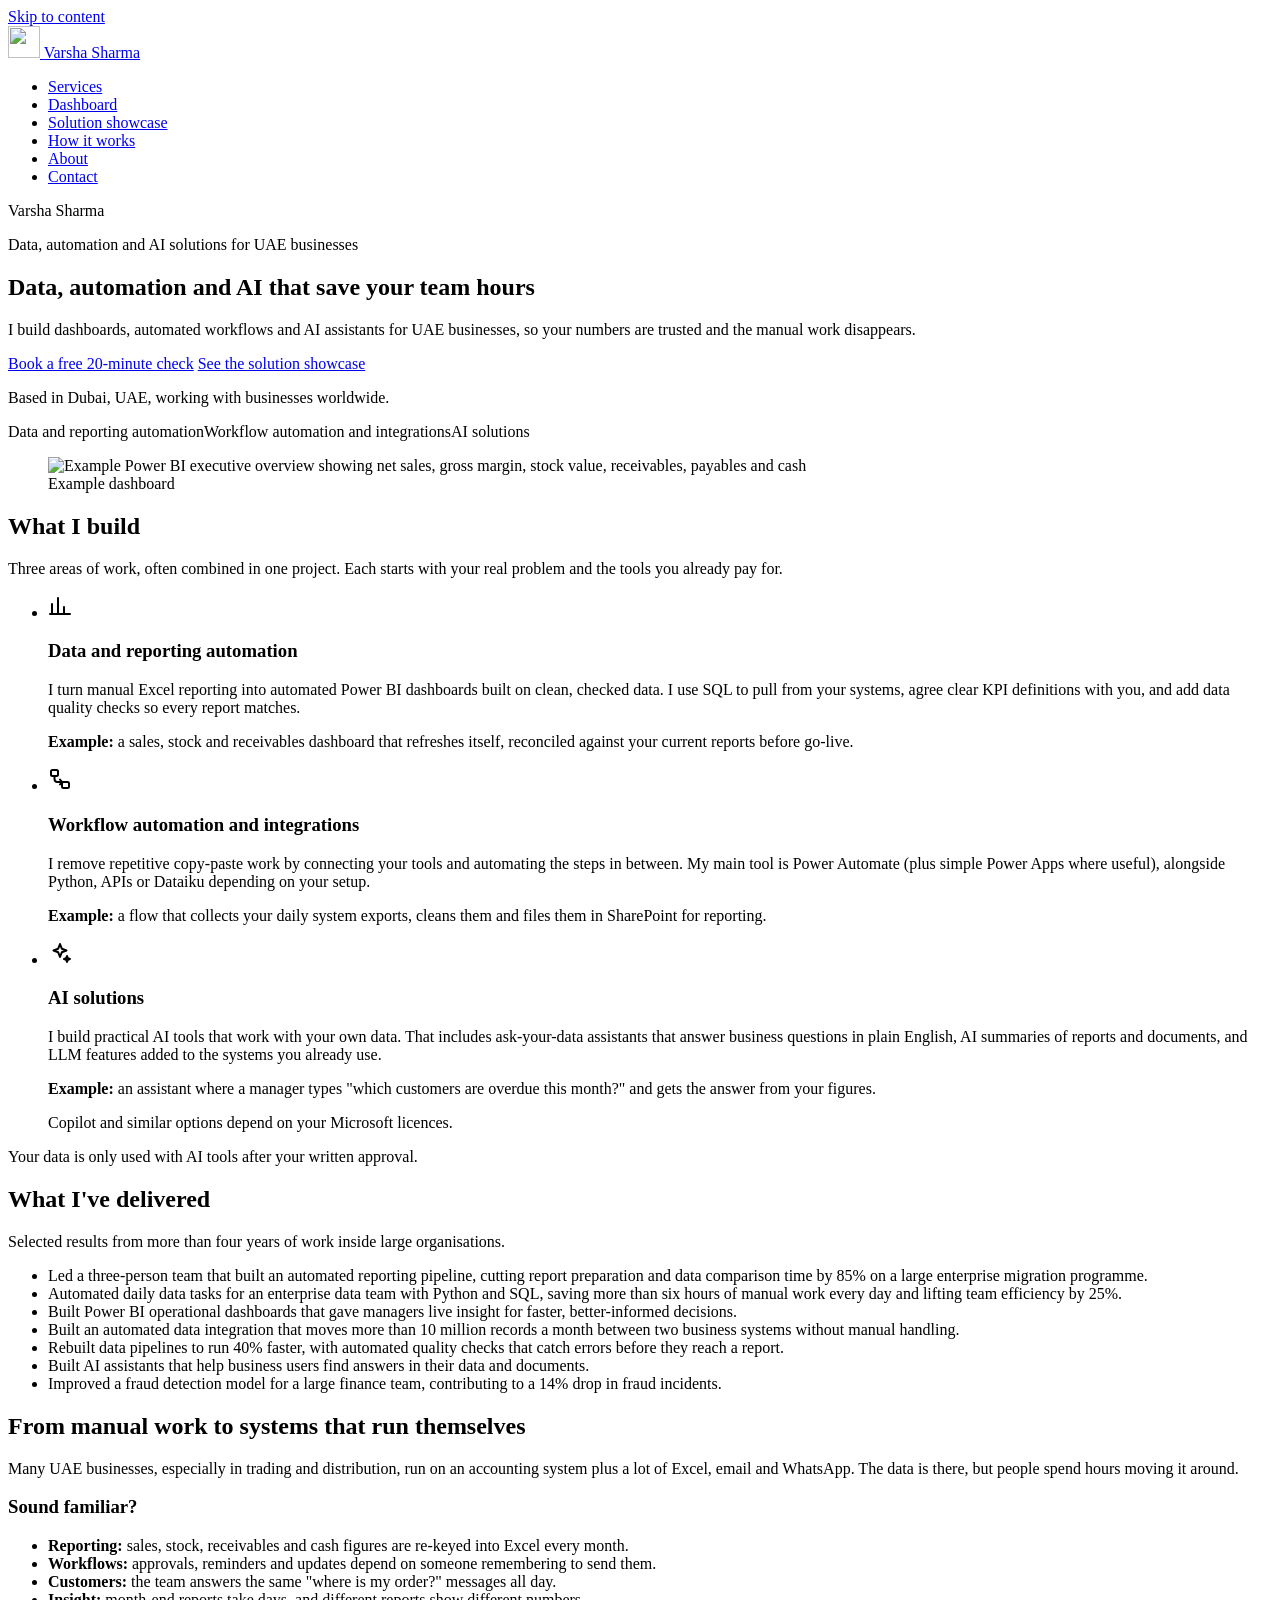
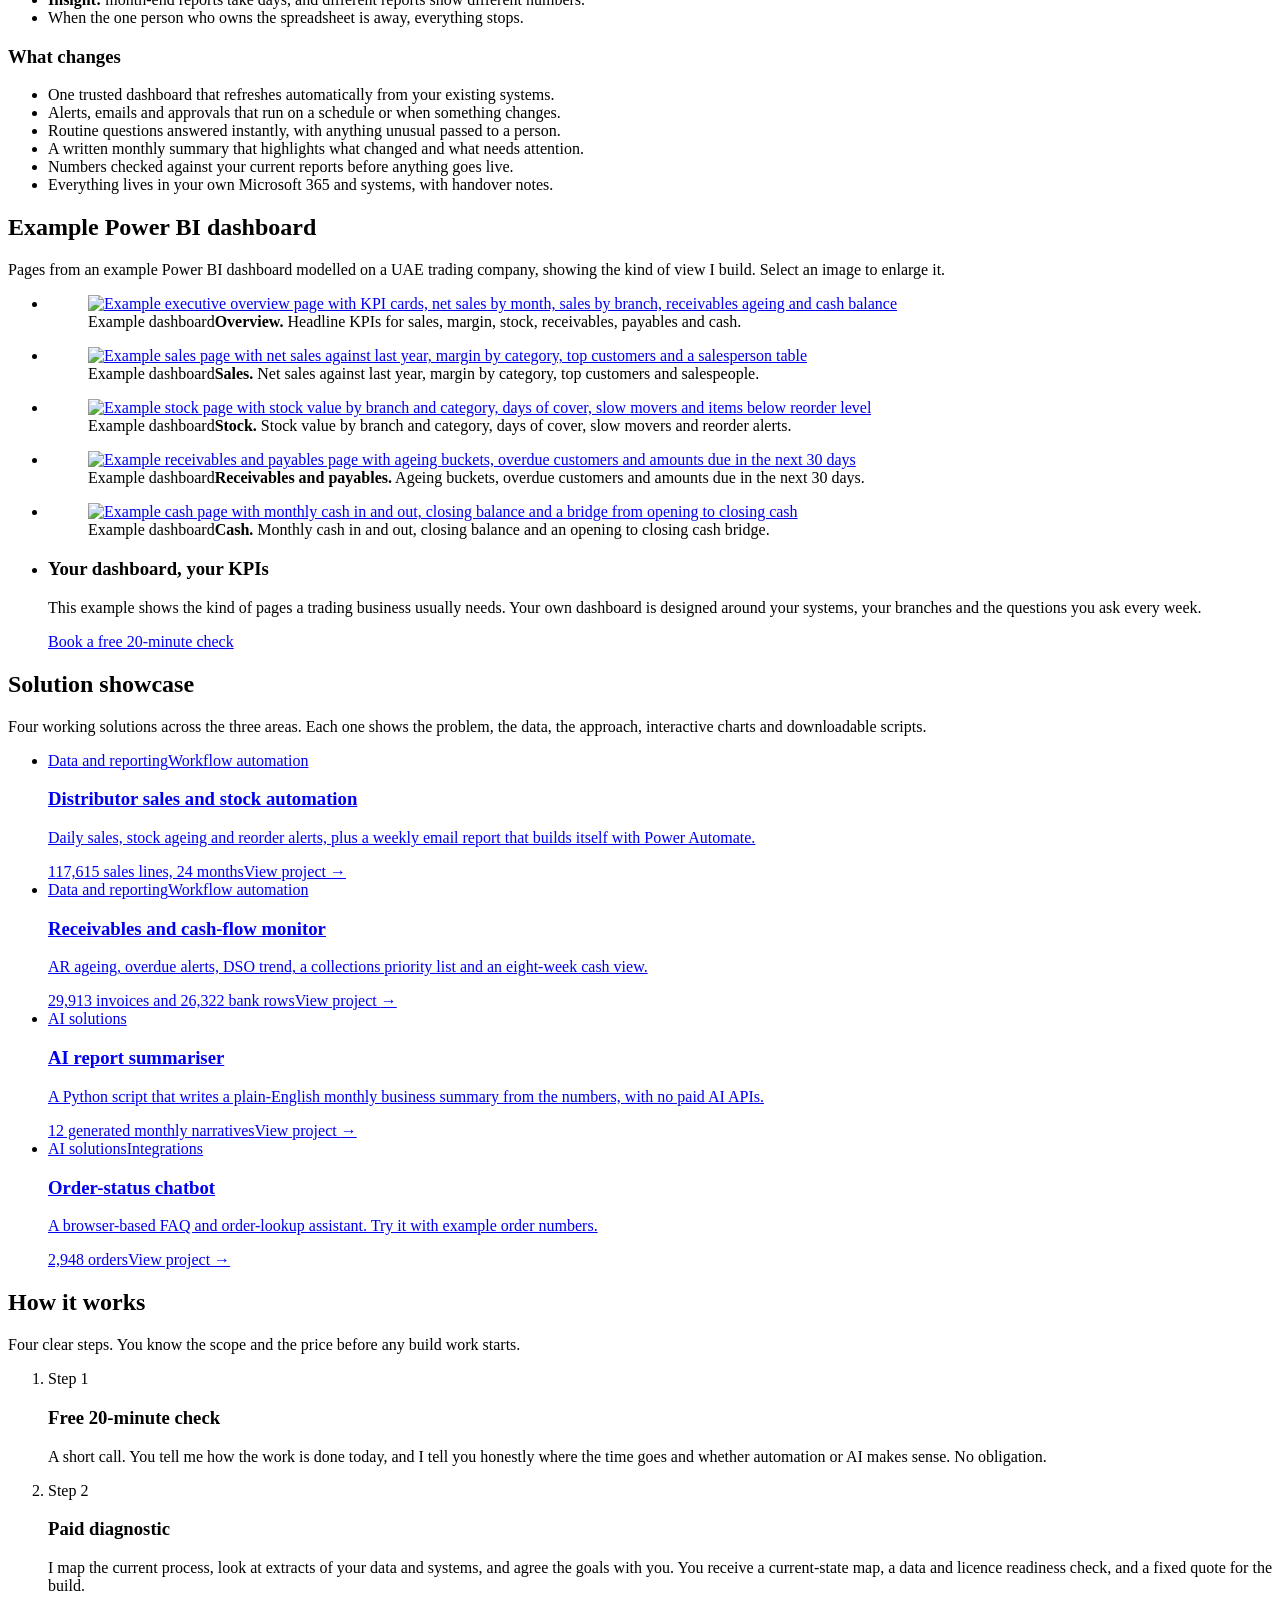
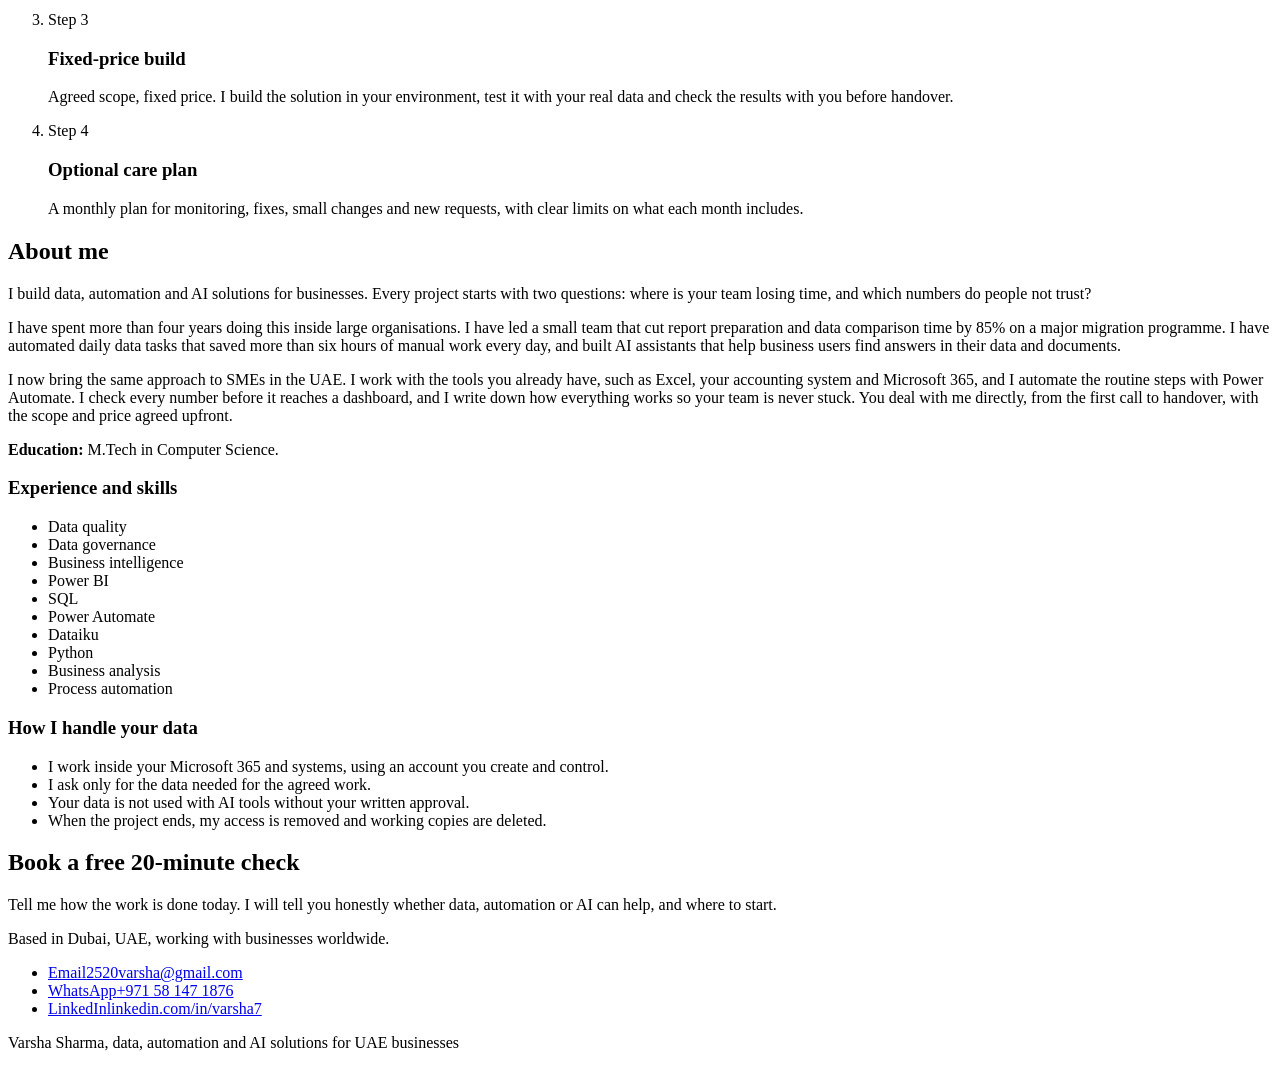
==== index.html @ d8e15f2e "Add WhatsApp pre-filled message" ====
<!doctype html>
<html lang="en">
<head>
<meta charset="utf-8">
<meta name="viewport" content="width=device-width, initial-scale=1">
<title>Varsha Sharma | Data, Automation and AI Solutions for UAE Businesses</title>
<meta name="description" content="I build dashboards, automated workflows and AI assistants for UAE businesses, so your numbers are trusted and the manual work disappears. Based in Dubai, UAE, working with businesses worldwide. Data and reporting automation, workflow automation and integrations, and AI solutions. Book a free 20-minute check.">
<meta name="author" content="Varsha Sharma">
<meta name="theme-color" content="#1B365D">
<link rel="canonical" href="https://itsvarsha.github.io/">
<meta property="og:type" content="website">
<meta property="og:site_name" content="Varsha Sharma">
<meta property="og:title" content="Varsha Sharma | Data, Automation and AI Solutions for UAE Businesses">
<meta property="og:description" content="I build dashboards, automated workflows and AI assistants for UAE businesses, so your numbers are trusted and the manual work disappears.">
<meta property="og:url" content="https://itsvarsha.github.io/">
<meta property="og:image" content="https://itsvarsha.github.io/assets/og-image.jpg">
<meta property="og:image:width" content="1200">
<meta property="og:image:height" content="630">
<meta property="og:image:alt" content="Example Power BI overview dashboard">
<meta name="twitter:card" content="summary_large_image">
<link rel="icon" href="assets/favicon.svg" type="image/svg+xml">
<link rel="stylesheet" href="styles.css">
</head>
<body>
<a class="skip" href="#main">Skip to content</a>

<header class="site-header">
  <div class="wrap bar">
    <a class="brand" href="#top" aria-label="Varsha Sharma, home">
      <img src="assets/favicon.svg" alt="" width="32" height="32">
      <span>Varsha Sharma</span>
    </a>
    <nav aria-label="Main">
      <ul>
        <li><a href="#services">Services</a></li>
        <li><a href="#dashboard">Dashboard</a></li>
        <li><a href="#projects">Solution showcase</a></li>
        <li><a href="#process">How it works</a></li>
        <li><a href="#about">About</a></li>
        <li><a class="nav-cta" href="#contact">Contact</a></li>
      </ul>
    </nav>
  </div>
</header>

<main id="main">

<section class="hero" id="top">
  <div class="wrap hero-grid">
    <div class="hero-text">
      <p class="hero-name">Varsha Sharma</p>
      <p class="eyebrow">Data, automation and AI solutions for UAE businesses</p>
      <h1>Data, automation and AI that save your team hours</h1>
      <p class="lead">I build dashboards, automated workflows and AI assistants for UAE businesses, so your numbers are trusted and the manual work disappears.</p>
      <div class="actions">
        <a class="btn btn-primary" href="#contact">Book a free 20-minute check</a>
        <a class="btn btn-ghost" href="#projects">See the solution showcase</a>
      </div>
      <p class="hero-note">Based in Dubai, UAE, working with businesses worldwide.</p>
      <div class="pillars hero-pillars"><span class="pillar p-data">Data and reporting automation</span><span class="pillar p-flow">Workflow automation and integrations</span><span class="pillar p-ai">AI solutions</span></div>
    </div>
    <figure class="hero-shot">
      <img src="assets/01-overview-sm.webp" srcset="assets/01-overview-sm.webp 800w, assets/01-overview.webp 1600w" sizes="(min-width: 960px) 560px, 100vw" width="800" height="450" alt="Example Power BI executive overview showing net sales, gross margin, stock value, receivables, payables and cash" fetchpriority="high">
      <figcaption><span class="tag">Example dashboard</span></figcaption>
    </figure>
  </div>
</section>

<section class="section" id="services" aria-labelledby="services-title">
  <div class="wrap">
    <h2 id="services-title">What I build</h2>
    <p class="section-lead">Three areas of work, often combined in one project. Each starts with your real problem and the tools you already pay for.</p>
    <ul class="pillar-grid">
      <li class="card pillar-card pc-data">
        <span class="ai-icon" aria-hidden="true"><svg viewBox="0 0 24 24" width="24" height="24" fill="none" stroke="currentColor" stroke-width="2" stroke-linecap="round" stroke-linejoin="round"><path d="M4 20V10M10 20V4M16 20v-7M22 20H2"/></svg></span>
        <h3>Data and reporting automation</h3>
        <p>I turn manual Excel reporting into automated Power BI dashboards built on clean, checked data. I use SQL to pull from your systems, agree clear KPI definitions with you, and add data quality checks so every report matches.</p>
        <p class="pillar-ex"><strong>Example:</strong> a sales, stock and receivables dashboard that refreshes itself, reconciled against your current reports before go-live.</p>
      </li>
      <li class="card pillar-card pc-flow">
        <span class="ai-icon" aria-hidden="true"><svg viewBox="0 0 24 24" width="24" height="24" fill="none" stroke="currentColor" stroke-width="2" stroke-linecap="round" stroke-linejoin="round"><rect x="3" y="3" width="7" height="6" rx="1.5"/><rect x="14" y="15" width="7" height="6" rx="1.5"/><path d="M6.5 9v3a3 3 0 0 0 3 3h4.5"/><path d="M12 12.5l2 2.5-2 2.5"/></svg></span>
        <h3>Workflow automation and integrations</h3>
        <p>I remove repetitive copy-paste work by connecting your tools and automating the steps in between. My main tool is Power Automate (plus simple Power Apps where useful), alongside Python, APIs or Dataiku depending on your setup.</p>
        <p class="pillar-ex"><strong>Example:</strong> a flow that collects your daily system exports, cleans them and files them in SharePoint for reporting.</p>
      </li>
      <li class="card pillar-card pc-ai">
        <span class="ai-icon" aria-hidden="true"><svg viewBox="0 0 24 24" width="24" height="24" fill="none" stroke="currentColor" stroke-width="2" stroke-linecap="round" stroke-linejoin="round"><path d="M12 3l1.8 4.7L18.5 9.5l-4.7 1.8L12 16l-1.8-4.7L5.5 9.5l4.7-1.8z"/><path d="M19 15l.8 2.2L22 18l-2.2.8L19 21l-.8-2.2L16 18l2.2-.8z"/></svg></span>
        <h3>AI solutions</h3>
        <p>I build practical AI tools that work with your own data. That includes ask-your-data assistants that answer business questions in plain English, AI summaries of reports and documents, and LLM features added to the systems you already use.</p>
        <p class="pillar-ex"><strong>Example:</strong> an assistant where a manager types "which customers are overdue this month?" and gets the answer from your figures.</p>
        <p class="ai-note">Copilot and similar options depend on your Microsoft licences.</p>
      </li>
    </ul>
    <p class="ai-foot">Your data is only used with AI tools after your written approval.</p>
  </div>
</section>

<!-- WHAT I'VE DELIVERED: edit freely, one list item per result. -->
<section class="section alt" id="delivered" aria-labelledby="delivered-title">
  <div class="wrap">
    <h2 id="delivered-title">What I've delivered</h2>
    <p class="section-lead">Selected results from more than four years of work inside large organisations.</p>
    <ul class="delivered">
      <li>Led a three-person team that built an automated reporting pipeline, cutting report preparation and data comparison time by 85% on a large enterprise migration programme.</li>
      <li>Automated daily data tasks for an enterprise data team with Python and SQL, saving more than six hours of manual work every day and lifting team efficiency by 25%.</li>
      <li>Built Power BI operational dashboards that gave managers live insight for faster, better-informed decisions.</li>
      <li>Built an automated data integration that moves more than 10 million records a month between two business systems without manual handling.</li>
      <li>Rebuilt data pipelines to run 40% faster, with automated quality checks that catch errors before they reach a report.</li>
      <li>Built AI assistants that help business users find answers in their data and documents.</li>
      <li>Improved a fraud detection model for a large finance team, contributing to a 14% drop in fraud incidents.</li>
    </ul>
  </div>
</section>

<section class="section" id="problem" aria-labelledby="problem-title">
  <div class="wrap">
    <h2 id="problem-title">From manual work to systems that run themselves</h2>
    <p class="section-lead">Many UAE businesses, especially in trading and distribution, run on an accounting system plus a lot of Excel, email and WhatsApp. The data is there, but people spend hours moving it around.</p>
    <div class="two-col">
      <div class="card card-problem">
        <h3>Sound familiar?</h3>
        <ul class="list list-x">
          <li><strong>Reporting:</strong> sales, stock, receivables and cash figures are re-keyed into Excel every month.</li>
          <li><strong>Workflows:</strong> approvals, reminders and updates depend on someone remembering to send them.</li>
          <li><strong>Customers:</strong> the team answers the same "where is my order?" messages all day.</li>
          <li><strong>Insight:</strong> month-end reports take days, and different reports show different numbers.</li>
          <li>When the one person who owns the spreadsheet is away, everything stops.</li>
        </ul>
      </div>
      <div class="card card-solution">
        <h3>What changes</h3>
        <ul class="list">
          <li>One trusted dashboard that refreshes automatically from your existing systems.</li>
          <li>Alerts, emails and approvals that run on a schedule or when something changes.</li>
          <li>Routine questions answered instantly, with anything unusual passed to a person.</li>
          <li>A written monthly summary that highlights what changed and what needs attention.</li>
          <li>Numbers checked against your current reports before anything goes live.</li>
          <li>Everything lives in your own Microsoft 365 and systems, with handover notes.</li>
        </ul>
      </div>
    </div>
  </div>
</section>

<section class="section alt" id="dashboard" aria-labelledby="dashboard-title">
  <div class="wrap">
    <h2 id="dashboard-title">Example Power BI dashboard</h2>
    <p class="section-lead">Pages from an example Power BI dashboard modelled on a UAE trading company, showing the kind of view I build. Select an image to enlarge it.</p>
    <ul class="gallery">
      <li>
        <figure>
          <a class="zoom" href="assets/01-overview.webp" data-caption="Overview: example dashboard">
            <img src="assets/01-overview-sm.webp" width="800" height="450" loading="lazy" alt="Example executive overview page with KPI cards, net sales by month, sales by branch, receivables ageing and cash balance">
          </a>
          <figcaption><span class="tag">Example dashboard</span><strong>Overview.</strong> Headline KPIs for sales, margin, stock, receivables, payables and cash.</figcaption>
        </figure>
      </li>
      <li>
        <figure>
          <a class="zoom" href="assets/02-sales.webp" data-caption="Sales: example dashboard">
            <img src="assets/02-sales-sm.webp" width="800" height="450" loading="lazy" alt="Example sales page with net sales against last year, margin by category, top customers and a salesperson table">
          </a>
          <figcaption><span class="tag">Example dashboard</span><strong>Sales.</strong> Net sales against last year, margin by category, top customers and salespeople.</figcaption>
        </figure>
      </li>
      <li>
        <figure>
          <a class="zoom" href="assets/03-stock.webp" data-caption="Stock: example dashboard">
            <img src="assets/03-stock-sm.webp" width="800" height="450" loading="lazy" alt="Example stock page with stock value by branch and category, days of cover, slow movers and items below reorder level">
          </a>
          <figcaption><span class="tag">Example dashboard</span><strong>Stock.</strong> Stock value by branch and category, days of cover, slow movers and reorder alerts.</figcaption>
        </figure>
      </li>
      <li>
        <figure>
          <a class="zoom" href="assets/04-receivables.webp" data-caption="Receivables and payables ageing: example dashboard">
            <img src="assets/04-receivables-sm.webp" width="800" height="450" loading="lazy" alt="Example receivables and payables page with ageing buckets, overdue customers and amounts due in the next 30 days">
          </a>
          <figcaption><span class="tag">Example dashboard</span><strong>Receivables and payables.</strong> Ageing buckets, overdue customers and amounts due in the next 30 days.</figcaption>
        </figure>
      </li>
      <li>
        <figure>
          <a class="zoom" href="assets/05-cash.webp" data-caption="Cash: example dashboard">
            <img src="assets/05-cash-sm.webp" width="800" height="450" loading="lazy" alt="Example cash page with monthly cash in and out, closing balance and a bridge from opening to closing cash">
          </a>
          <figcaption><span class="tag">Example dashboard</span><strong>Cash.</strong> Monthly cash in and out, closing balance and an opening to closing cash bridge.</figcaption>
        </figure>
      </li>
      <li class="gallery-note">
        <div>
          <h3>Your dashboard, your KPIs</h3>
          <p>This example shows the kind of pages a trading business usually needs. Your own dashboard is designed around your systems, your branches and the questions you ask every week.</p>
          <a class="btn btn-primary" href="#contact">Book a free 20-minute check</a>
        </div>
      </li>
    </ul>
  </div>
</section>

<section class="section" id="projects" aria-labelledby="projects-title">
  <div class="wrap">
    <h2 id="projects-title">Solution showcase</h2>
    <p class="section-lead">Four working solutions across the three areas. Each one shows the problem, the data, the approach, interactive charts and downloadable scripts.</p>
    <ul class="proj-grid">
      <li><a class="proj-card" href="distributor-sales-stock-automation/index.html">
        <div class="pillars"><span class="pillar p-data">Data and reporting</span><span class="pillar p-flow">Workflow automation</span></div>
        <h3>Distributor sales and stock automation</h3>
        <p>Daily sales, stock ageing and reorder alerts, plus a weekly email report that builds itself with Power Automate.</p>
        <span class="proj-meta">117,615 sales lines, 24 months<span class="proj-link">View project <span aria-hidden="true">&rarr;</span></span></span>
      </a></li>
      <li><a class="proj-card" href="receivables-cashflow-monitor/index.html">
        <div class="pillars"><span class="pillar p-data">Data and reporting</span><span class="pillar p-flow">Workflow automation</span></div>
        <h3>Receivables and cash-flow monitor</h3>
        <p>AR ageing, overdue alerts, DSO trend, a collections priority list and an eight-week cash view.</p>
        <span class="proj-meta">29,913 invoices and 26,322 bank rows<span class="proj-link">View project <span aria-hidden="true">&rarr;</span></span></span>
      </a></li>
      <li><a class="proj-card" href="ai-report-summariser/index.html">
        <div class="pillars"><span class="pillar p-ai">AI solutions</span></div>
        <h3>AI report summariser</h3>
        <p>A Python script that writes a plain-English monthly business summary from the numbers, with no paid AI APIs.</p>
        <span class="proj-meta">12 generated monthly narratives<span class="proj-link">View project <span aria-hidden="true">&rarr;</span></span></span>
      </a></li>
      <li><a class="proj-card" href="order-status-chatbot/index.html">
        <div class="pillars"><span class="pillar p-ai">AI solutions</span><span class="pillar p-flow">Integrations</span></div>
        <h3>Order-status chatbot</h3>
        <p>A browser-based FAQ and order-lookup assistant. Try it with example order numbers.</p>
        <span class="proj-meta">2,948 orders<span class="proj-link">View project <span aria-hidden="true">&rarr;</span></span></span>
      </a></li>
    </ul>
  </div>
</section>

<section class="section alt" id="process" aria-labelledby="process-title">
  <div class="wrap">
    <h2 id="process-title">How it works</h2>
    <p class="section-lead">Four clear steps. You know the scope and the price before any build work starts.</p>
    <ol class="steps">
      <li class="step">
        <span class="step-n">Step 1</span>
        <h3>Free 20-minute check</h3>
        <p>A short call. You tell me how the work is done today, and I tell you honestly where the time goes and whether automation or AI makes sense. No obligation.</p>
      </li>
      <li class="step">
        <span class="step-n">Step 2</span>
        <h3>Paid diagnostic</h3>
        <p>I map the current process, look at extracts of your data and systems, and agree the goals with you. You receive a current-state map, a data and licence readiness check, and a fixed quote for the build.</p>
      </li>
      <li class="step">
        <span class="step-n">Step 3</span>
        <h3>Fixed-price build</h3>
        <p>Agreed scope, fixed price. I build the solution in your environment, test it with your real data and check the results with you before handover.</p>
      </li>
      <li class="step">
        <span class="step-n">Step 4</span>
        <h3>Optional care plan</h3>
        <p>A monthly plan for monitoring, fixes, small changes and new requests, with clear limits on what each month includes.</p>
      </li>
    </ol>
  </div>
</section>

<!-- ABOUT: edit freely. Experience bullets and skill chips are plain lists. -->
<section class="section" id="about" aria-labelledby="about-title">
  <div class="wrap about-grid">
    <div>
      <h2 id="about-title">About me</h2>
      <!-- ABOUT TEXT: edit freely -->
      <p>I build data, automation and AI solutions for businesses. Every project starts with two questions: where is your team losing time, and which numbers do people not trust?</p>
      <p>I have spent more than four years doing this inside large organisations. I have led a small team that cut report preparation and data comparison time by 85% on a major migration programme. I have automated daily data tasks that saved more than six hours of manual work every day, and built AI assistants that help business users find answers in their data and documents.</p>
      <p>I now bring the same approach to SMEs in the UAE. I work with the tools you already have, such as Excel, your accounting system and Microsoft 365, and I automate the routine steps with Power Automate. I check every number before it reaches a dashboard, and I write down how everything works so your team is never stuck. You deal with me directly, from the first call to handover, with the scope and price agreed upfront.</p>
      <p class="edu"><strong>Education:</strong> M.Tech in Computer Science.</p>
    </div>
    <div class="card">
      <h3>Experience and skills</h3>
      <ul class="chips" aria-label="Skills">
        <li>Data quality</li>
        <li>Data governance</li>
        <li>Business intelligence</li>
        <li>Power BI</li>
        <li>SQL</li>
        <li>Power Automate</li>
        <li>Dataiku</li>
        <li>Python</li>
        <li>Business analysis</li>
        <li>Process automation</li>
      </ul>
      <h3 class="mt">How I handle your data</h3>
      <ul class="list">
        <li>I work inside your Microsoft 365 and systems, using an account you create and control.</li>
        <li>I ask only for the data needed for the agreed work.</li>
        <li>Your data is not used with AI tools without your written approval.</li>
        <li>When the project ends, my access is removed and working copies are deleted.</li>
      </ul>
    </div>
  </div>
</section>

<section class="section contact" id="contact" aria-labelledby="contact-title">
  <div class="wrap">
    <h2 id="contact-title">Book a free 20-minute check</h2>
    <p class="section-lead">Tell me how the work is done today. I will tell you honestly whether data, automation or AI can help, and where to start.</p>
    <p class="contact-loc">Based in Dubai, UAE, working with businesses worldwide.</p>
    <ul class="contact-list">
      <li><a class="contact-card" href="mailto:2520varsha@gmail.com?subject=Free%2020-minute%20check"><span class="c-label">Email</span><span class="c-value">2520varsha@gmail.com</span></a></li>
      <li><a class="contact-card" href="https://wa.me/971581471876?text=Hi%20Varsha%2C%20I%27d%20like%20a%20free%2020-minute%20check%20of%20our%20reporting%20and%20workflows." target="_blank" rel="noopener"><span class="c-label">WhatsApp</span><span class="c-value">+971 58 147 1876</span></a></li>
      <li><a class="contact-card" href="https://www.linkedin.com/in/varsha7/" target="_blank" rel="noopener"><span class="c-label">LinkedIn</span><span class="c-value">linkedin.com/in/varsha7</span></a></li>
    </ul>
  </div>
</section>

</main>

<footer class="site-footer">
  <div class="wrap foot">
    <p>Varsha Sharma, data, automation and AI solutions for UAE businesses</p>
  </div>
</footer>

<dialog id="lightbox" aria-label="Enlarged dashboard image">
  <form method="dialog"><button class="lb-close" aria-label="Close">&times;</button></form>
  <img id="lb-img" src="" alt="">
  <p id="lb-cap"></p>
</dialog>

<script>
(function(){var d=document.getElementById('lightbox');if(!d||!d.showModal)return;var i=document.getElementById('lb-img'),c=document.getElementById('lb-cap');
document.querySelectorAll('.zoom').forEach(function(a){a.addEventListener('click',function(e){e.preventDefault();i.src=a.getAttribute('href');i.alt=a.querySelector('img').alt;c.textContent=a.dataset.caption;d.showModal();});});
d.addEventListener('click',function(e){if(e.target===d)d.close();});})();
</script>
</body>
</html>
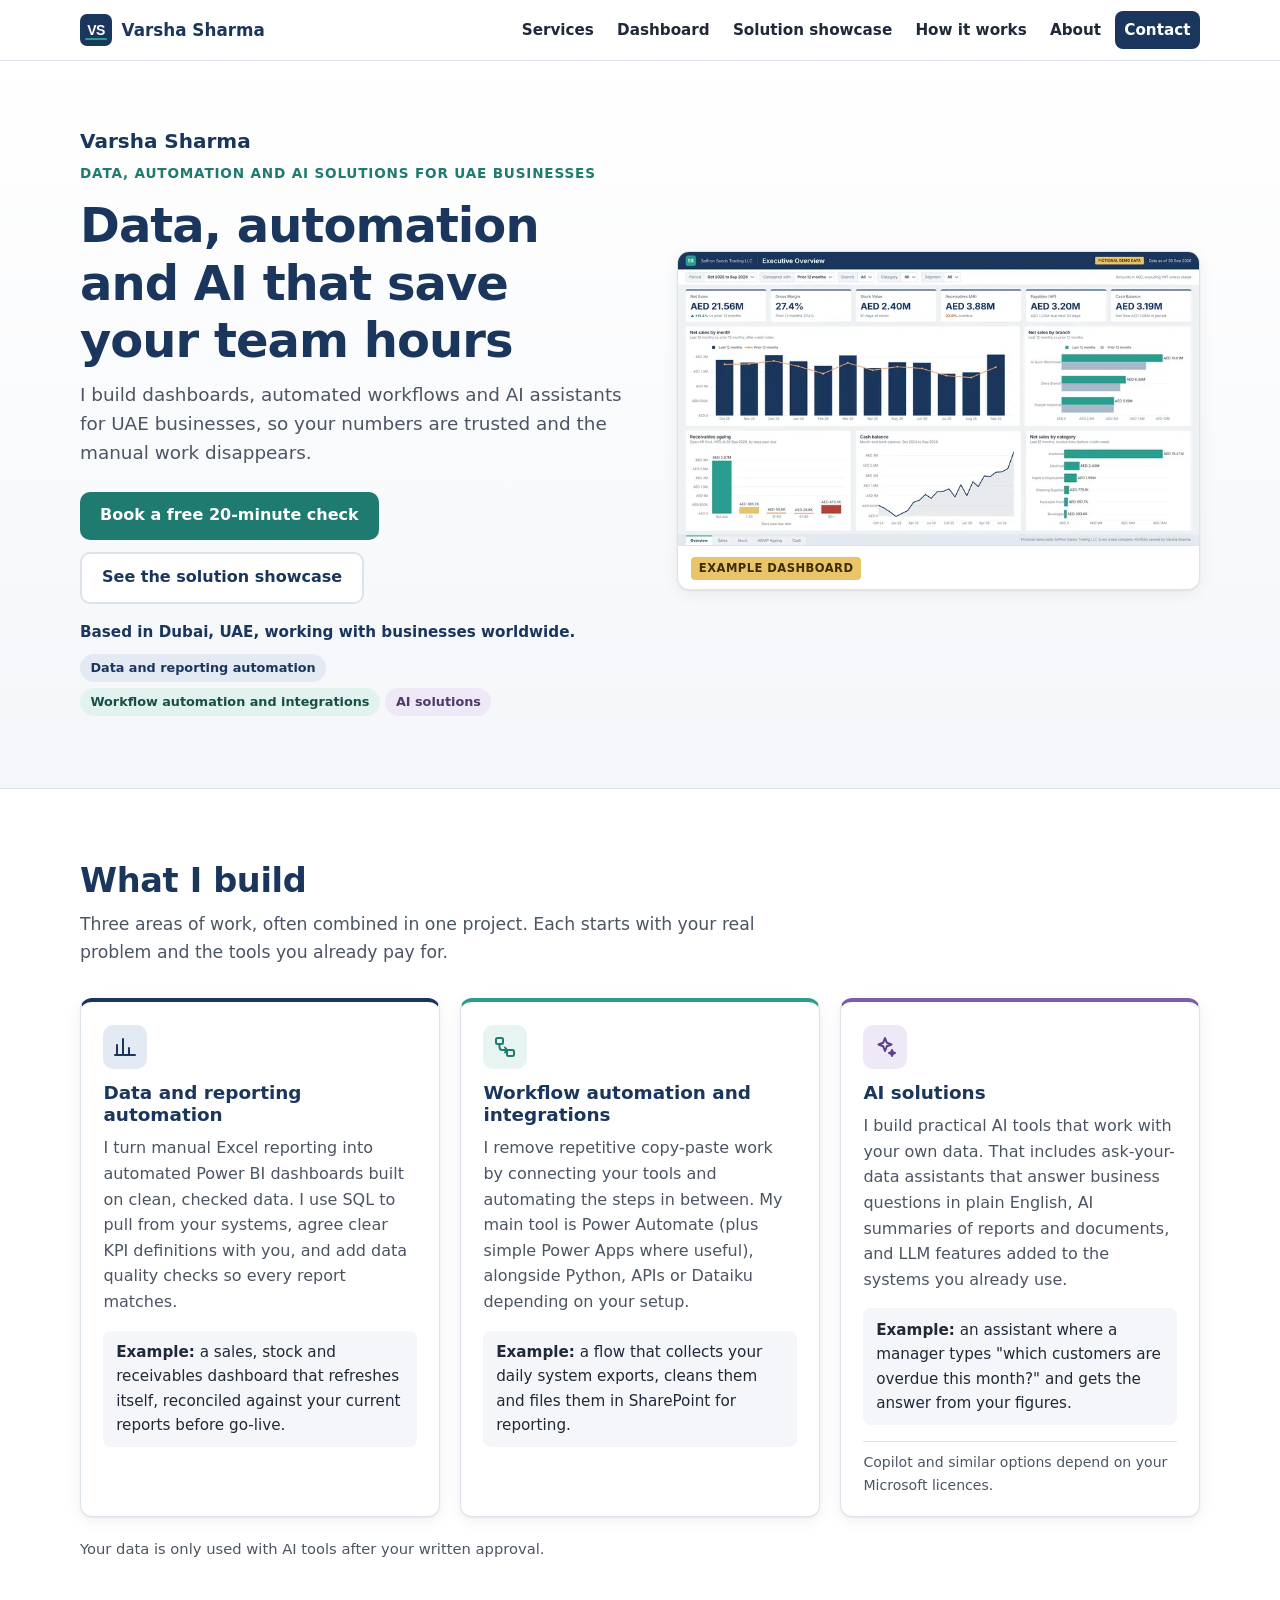
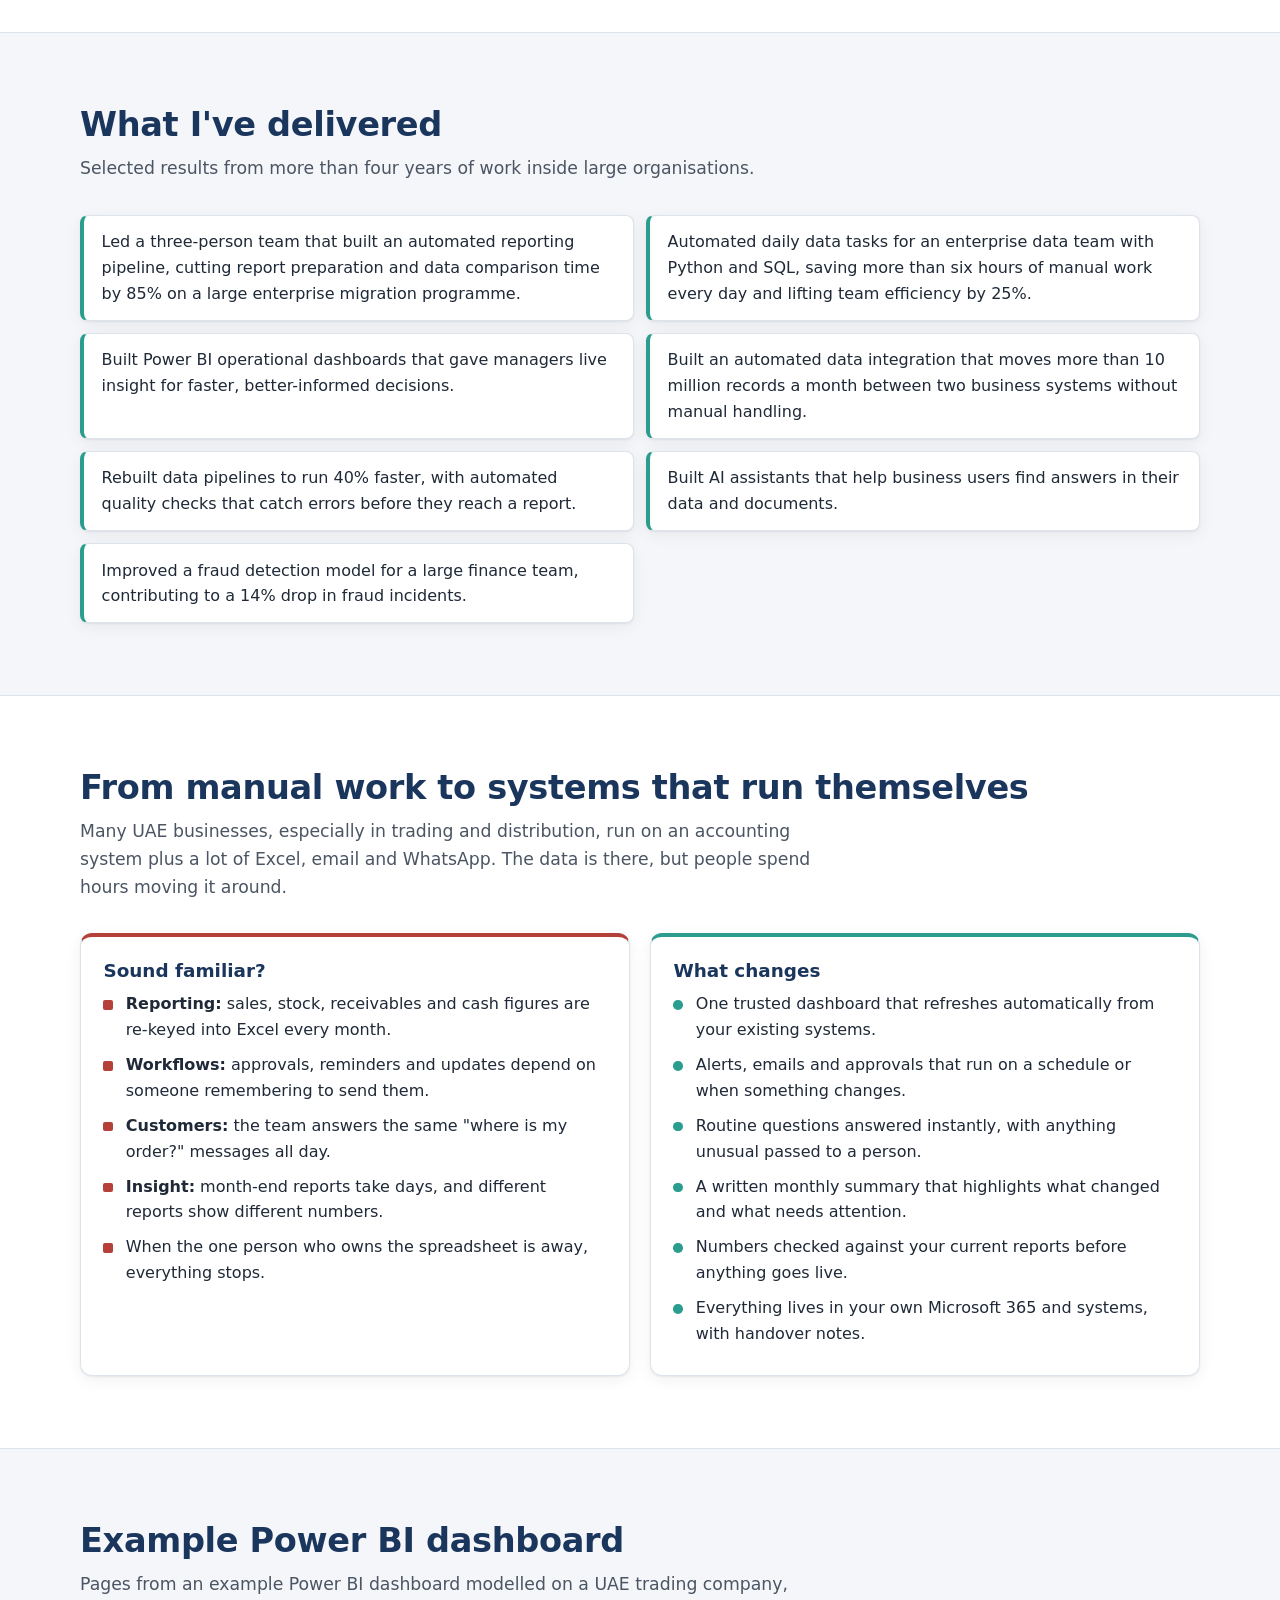
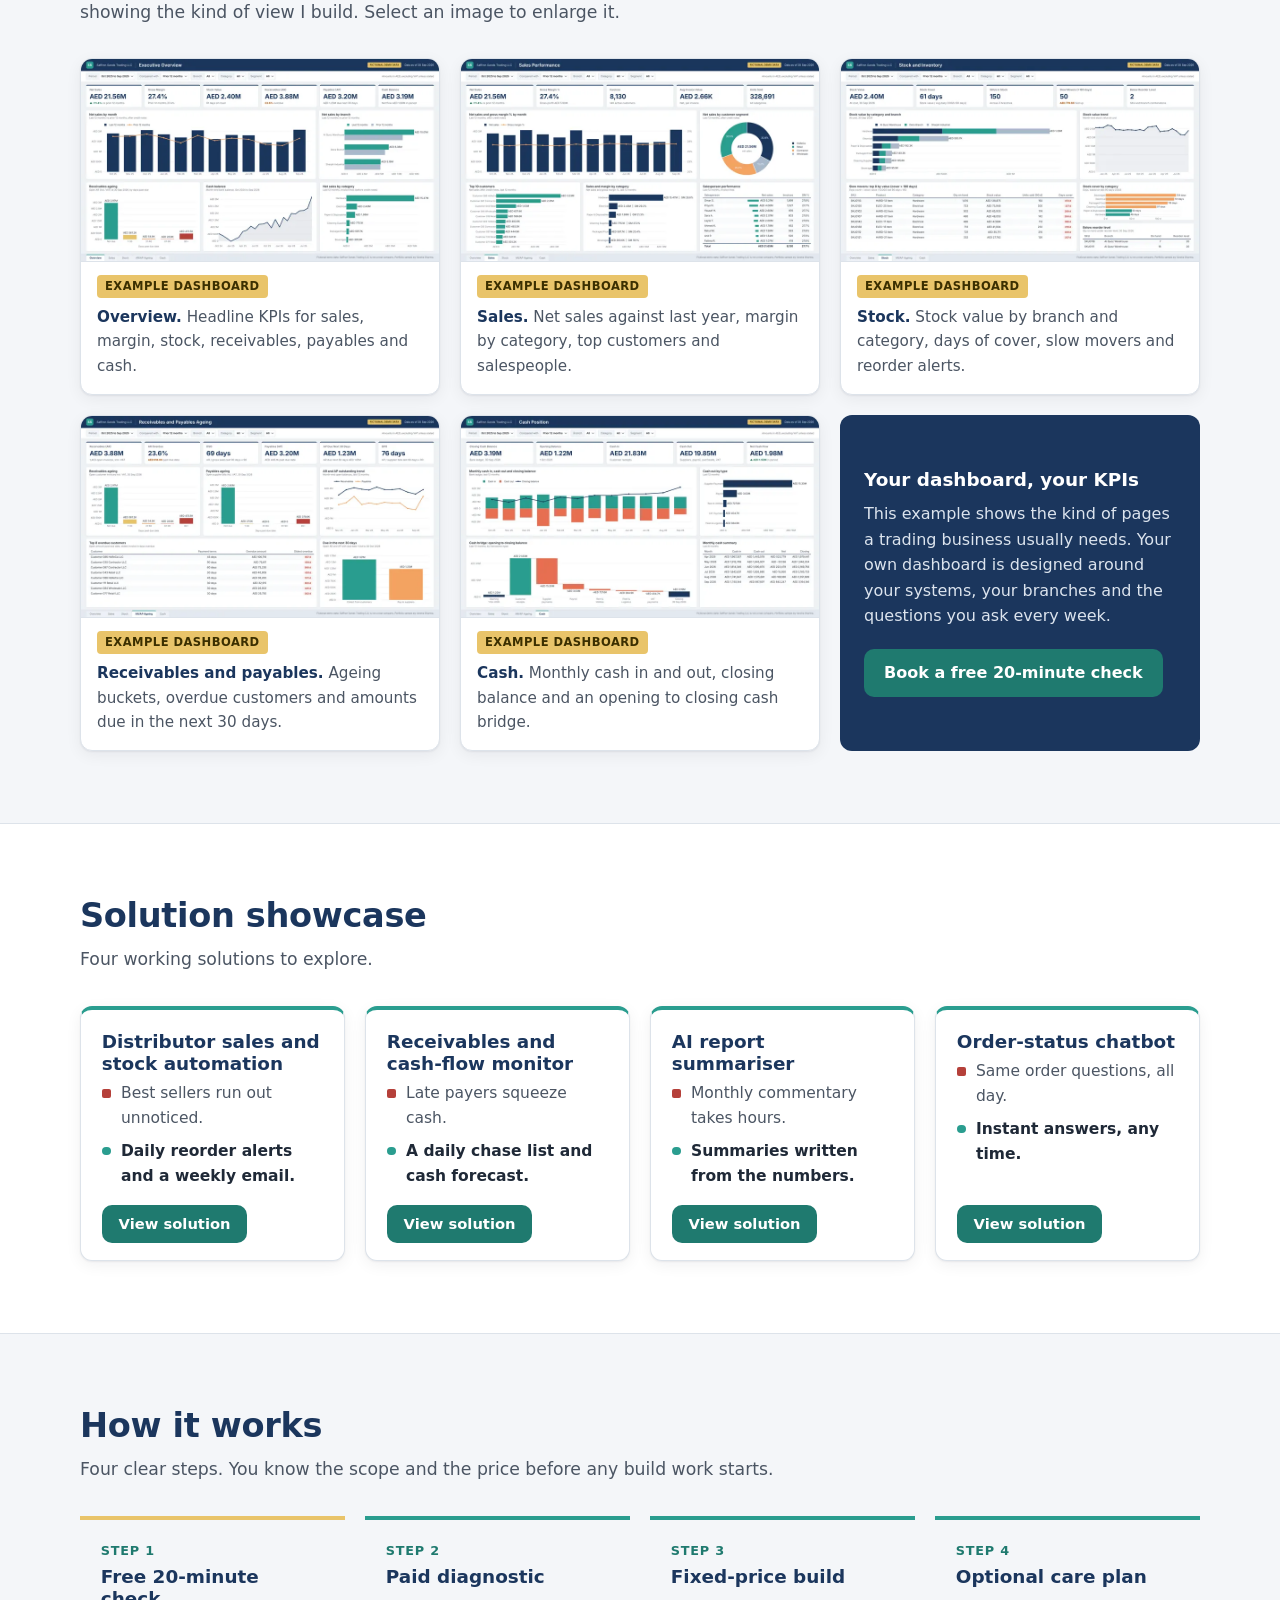
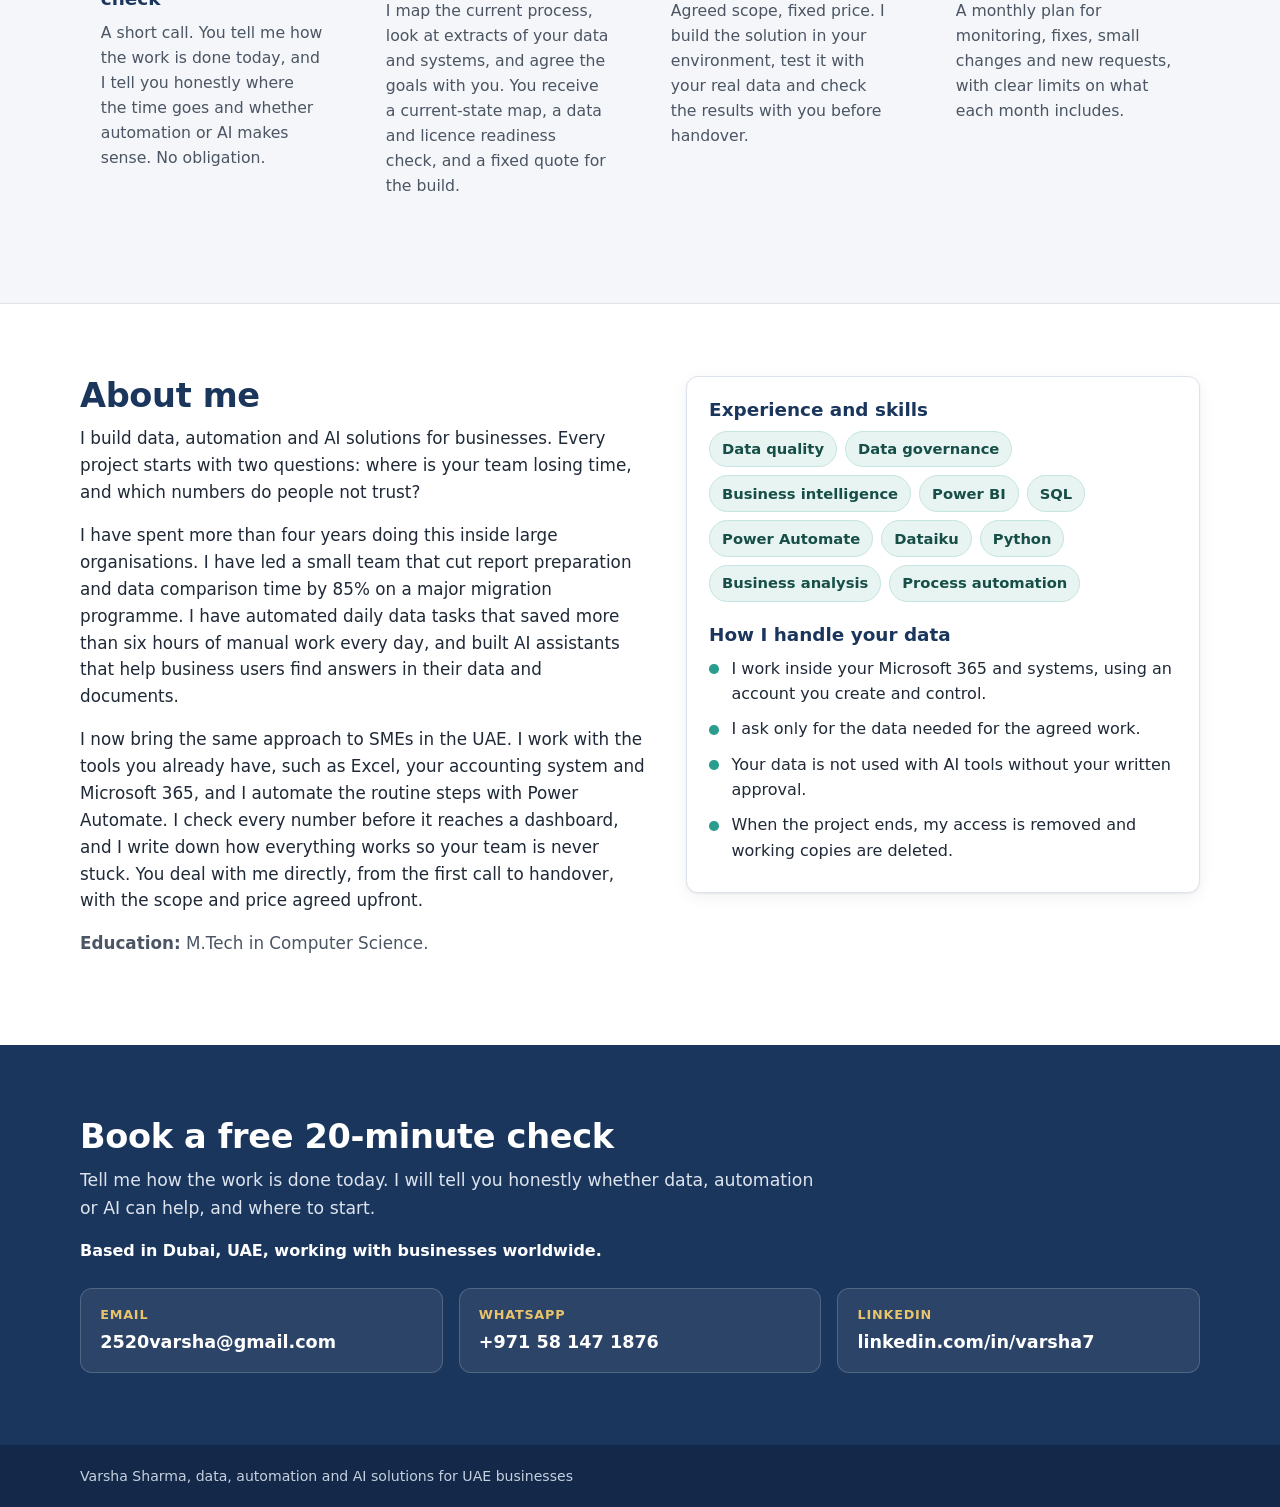
==== commit 69b43a4e: "Simplify solution showcase" ====
--- a/index.html
+++ b/index.html
@@ -201,31 +201,31 @@
 <section class="section" id="projects" aria-labelledby="projects-title">
   <div class="wrap">
     <h2 id="projects-title">Solution showcase</h2>
-    <p class="section-lead">Four working solutions across the three areas. Each one shows the problem, the data, the approach, interactive charts and downloadable scripts.</p>
+    <p class="section-lead">Four working solutions to explore.</p>
     <ul class="proj-grid">
       <li><a class="proj-card" href="distributor-sales-stock-automation/index.html">
-        <div class="pillars"><span class="pillar p-data">Data and reporting</span><span class="pillar p-flow">Workflow automation</span></div>
         <h3>Distributor sales and stock automation</h3>
-        <p>Daily sales, stock ageing and reorder alerts, plus a weekly email report that builds itself with Power Automate.</p>
-        <span class="proj-meta">117,615 sales lines, 24 months<span class="proj-link">View project <span aria-hidden="true">&rarr;</span></span></span>
+        <p class="proj-line">Best sellers run out unnoticed.</p>
+        <p class="proj-line res">Daily reorder alerts and a weekly email.</p>
+        <span class="btn btn-primary proj-btn">View solution</span>
       </a></li>
       <li><a class="proj-card" href="receivables-cashflow-monitor/index.html">
-        <div class="pillars"><span class="pillar p-data">Data and reporting</span><span class="pillar p-flow">Workflow automation</span></div>
         <h3>Receivables and cash-flow monitor</h3>
-        <p>AR ageing, overdue alerts, DSO trend, a collections priority list and an eight-week cash view.</p>
-        <span class="proj-meta">29,913 invoices and 26,322 bank rows<span class="proj-link">View project <span aria-hidden="true">&rarr;</span></span></span>
+        <p class="proj-line">Late payers squeeze cash.</p>
+        <p class="proj-line res">A daily chase list and cash forecast.</p>
+        <span class="btn btn-primary proj-btn">View solution</span>
       </a></li>
       <li><a class="proj-card" href="ai-report-summariser/index.html">
-        <div class="pillars"><span class="pillar p-ai">AI solutions</span></div>
         <h3>AI report summariser</h3>
-        <p>A Python script that writes a plain-English monthly business summary from the numbers, with no paid AI APIs.</p>
-        <span class="proj-meta">12 generated monthly narratives<span class="proj-link">View project <span aria-hidden="true">&rarr;</span></span></span>
+        <p class="proj-line">Monthly commentary takes hours.</p>
+        <p class="proj-line res">Summaries written from the numbers.</p>
+        <span class="btn btn-primary proj-btn">View solution</span>
       </a></li>
       <li><a class="proj-card" href="order-status-chatbot/index.html">
-        <div class="pillars"><span class="pillar p-ai">AI solutions</span><span class="pillar p-flow">Integrations</span></div>
         <h3>Order-status chatbot</h3>
-        <p>A browser-based FAQ and order-lookup assistant. Try it with example order numbers.</p>
-        <span class="proj-meta">2,948 orders<span class="proj-link">View project <span aria-hidden="true">&rarr;</span></span></span>
+        <p class="proj-line">Same order questions, all day.</p>
+        <p class="proj-line res">Instant answers, any time.</p>
+        <span class="btn btn-primary proj-btn">View solution</span>
       </a></li>
     </ul>
   </div>
--- a/styles.css
+++ b/styles.css
@@ -0,0 +1,304 @@
+:root{--navy:#1B365D;--navy-2:#14294a;--teal:#2A9D8F;--teal-d:#1f7a6f;--sand:#E9C46A;--ink:#1F2937;--muted:#4B5563;--line:#DDE3EA;--bg:#F4F6F9;--red:#B5403A;--r:12px;--shadow:0 1px 2px rgba(16,24,40,.06),0 4px 16px rgba(16,24,40,.06)}
+*,*::before,*::after{box-sizing:border-box}
+html{scroll-behavior:smooth;-webkit-text-size-adjust:100%}
+body{margin:0;font-family:"Segoe UI",system-ui,-apple-system,Roboto,"Helvetica Neue",Arial,sans-serif;color:var(--ink);background:#fff;font-size:1rem;line-height:1.6}
+img{max-width:100%;height:auto;display:block}
+a{color:var(--teal-d)}
+h1,h2,h3{color:var(--navy);line-height:1.2;margin:0 0 .6rem}
+h1{font-size:clamp(1.9rem,6vw,3rem);letter-spacing:-.02em}
+h2{font-size:clamp(1.5rem,4vw,2.1rem);letter-spacing:-.01em}
+h3{font-size:1.15rem}
+p{margin:0 0 1rem}
+ul,ol{margin:0;padding:0;list-style:none}
+.wrap{width:100%;max-width:1160px;margin:0 auto;padding:0 1.25rem}
+.skip{position:absolute;left:-999px;top:0;background:var(--navy);color:#fff;padding:.5rem 1rem;z-index:100}
+.skip:focus{left:1rem}
+:focus-visible{outline:3px solid var(--sand);outline-offset:2px}
+
+/* header */
+.site-header{position:sticky;top:0;z-index:50;background:rgba(255,255,255,.96);border-bottom:1px solid var(--line);backdrop-filter:saturate(1.5) blur(6px)}
+.bar{display:flex;align-items:center;justify-content:space-between;gap:1rem;min-height:60px;flex-wrap:wrap}
+.brand{display:flex;align-items:center;gap:.6rem;text-decoration:none;color:var(--navy);font-weight:700;font-size:1.05rem}
+.site-header nav ul{display:flex;gap:.25rem;align-items:center}
+.site-header nav a{display:block;padding:.45rem .6rem;text-decoration:none;color:var(--ink);font-weight:600;font-size:.95rem;border-radius:8px}
+.site-header nav a:hover{background:var(--bg)}
+.site-header nav li:not(:last-child){display:none}
+.site-header nav .nav-cta{background:var(--navy);color:#fff}
+.site-header nav .nav-cta:hover{background:var(--navy-2)}
+
+/* buttons */
+.btn{display:inline-block;text-decoration:none;font-weight:700;padding:.85rem 1.25rem;border-radius:10px;text-align:center;line-height:1.3;transition:background .15s}
+.btn-primary{background:var(--teal-d);color:#fff}
+.btn-primary:hover{background:#18665c}
+.btn-ghost{color:var(--navy);border:2px solid var(--line);background:#fff}
+.btn-ghost:hover{border-color:var(--navy)}
+
+/* hero */
+.hero{background:linear-gradient(180deg,#fff 0%,var(--bg) 100%);padding:2.5rem 0 3rem;border-bottom:1px solid var(--line)}
+.hero-grid{display:grid;gap:2rem;align-items:center}
+.hero-name{font-size:1.25rem;font-weight:700;color:var(--navy);margin:0 0 .35rem}
+.eyebrow{display:block;font-size:.85rem;font-weight:700;color:var(--teal-d);text-transform:uppercase;letter-spacing:.06em;margin-bottom:.8rem}
+.eyebrow .loc{display:block;color:var(--muted);margin-top:.15rem}
+.lead{font-size:1.15rem;color:var(--muted);max-width:38rem}
+.actions{display:flex;flex-direction:column;gap:.75rem;margin:1.5rem 0 1rem}
+.hero-note{font-size:.95rem;color:var(--muted);margin:0}
+.hero-shot{margin:0;background:#fff;border:1px solid var(--line);border-radius:var(--r);box-shadow:var(--shadow);overflow:hidden}
+.hero-shot figcaption{padding:.55rem .8rem;border-top:1px solid var(--line)}
+
+/* tag */
+.tag{display:inline-block;background:var(--sand);color:#3b2f00;font-weight:700;font-size:.72rem;padding:.15rem .5rem;border-radius:4px;letter-spacing:.04em;text-transform:uppercase;margin-right:.5rem;vertical-align:middle}
+
+/* sections */
+.section{padding:3.5rem 0}
+.section.alt{background:var(--bg);border-top:1px solid var(--line);border-bottom:1px solid var(--line)}
+.section-lead{font-size:1.08rem;color:var(--muted);max-width:46rem;margin-bottom:2rem}
+.two-col{display:grid;gap:1.25rem}
+.card{background:#fff;border:1px solid var(--line);border-radius:var(--r);padding:1.4rem 1.4rem 1.2rem;box-shadow:var(--shadow)}
+.card-problem{border-top:4px solid var(--red)}
+.card-solution{border-top:4px solid var(--teal)}
+.list li{position:relative;padding-left:1.4rem;margin-bottom:.6rem}
+.list li::before{content:"";position:absolute;left:0;top:.55em;width:.6rem;height:.6rem;border-radius:50%;background:var(--teal)}
+.list-x li::before{background:var(--red);border-radius:2px}
+.mt{margin-top:1.4rem}
+
+/* gallery */
+.gallery{display:grid;gap:1.25rem}
+.gallery figure{margin:0;background:#fff;border:1px solid var(--line);border-radius:var(--r);overflow:hidden;box-shadow:var(--shadow);height:100%}
+.gallery a.zoom{display:block;cursor:zoom-in;border-bottom:1px solid var(--line)}
+.gallery a.zoom img{transition:opacity .15s}
+.gallery a.zoom:hover img{opacity:.9}
+.gallery figcaption{padding:.8rem 1rem 1rem;font-size:.95rem;color:var(--muted)}
+.gallery figcaption .tag{display:table;margin:0 0 .45rem}
+.gallery figcaption strong{color:var(--navy)}
+.gallery-note{display:flex}
+.gallery-note>div{background:var(--navy);color:#DCE4EE;border-radius:var(--r);padding:1.5rem;display:flex;flex-direction:column;justify-content:center;width:100%}
+.gallery-note h3{color:#fff}
+.gallery-note .btn{align-self:flex-start;margin-top:.25rem}
+
+/* steps */
+.steps{display:grid;gap:1.25rem;counter-reset:s}
+.step{background:var(--bg);border-top:4px solid var(--teal);border-radius:0 0 var(--r) var(--r);padding:1.3rem 1.3rem 1rem}
+.step:first-child{border-top-color:var(--sand)}
+.step-n{display:block;font-size:.8rem;font-weight:700;color:var(--teal-d);text-transform:uppercase;letter-spacing:.06em;margin-bottom:.3rem}
+.step p{color:var(--muted);font-size:.98rem}
+
+/* ai add-ons */
+.ai-grid{display:grid;gap:1.25rem}
+.ai-card{border-top:4px solid var(--navy);display:flex;flex-direction:column}
+.ai-card p{color:var(--muted);font-size:.98rem}
+.ai-icon{display:inline-flex;align-items:center;justify-content:center;width:44px;height:44px;border-radius:10px;background:#E7F4F2;color:var(--teal-d);margin-bottom:.8rem}
+.ai-note{margin-top:auto;font-size:.88rem!important;border-top:1px solid var(--line);padding-top:.6rem;margin-bottom:0}
+.ai-foot{margin:1.25rem 0 0;font-size:.92rem;color:var(--muted)}
+
+/* about */
+.about-grid{display:grid;gap:1.5rem;align-items:start}
+.about-grid p{font-size:1.05rem}
+.chips{display:flex;flex-wrap:wrap;gap:.5rem}
+.chips li{background:#E7F4F2;color:#174f48;font-weight:600;font-size:.92rem;padding:.35rem .75rem;border-radius:999px;border:1px solid #c5e5e0}
+
+/* contact */
+.contact{background:var(--navy);color:#DCE4EE}
+.contact h2{color:#fff}
+.contact .section-lead{color:#DCE4EE}
+.contact-list{display:grid;gap:1rem}
+.contact-card{display:flex;flex-direction:column;gap:.15rem;text-decoration:none;background:rgba(255,255,255,.07);border:1px solid rgba(255,255,255,.18);border-radius:var(--r);padding:1rem 1.2rem;color:#fff;transition:background .15s}
+.contact-card:hover{background:rgba(255,255,255,.14)}
+.c-label{font-size:.8rem;font-weight:700;color:var(--sand);text-transform:uppercase;letter-spacing:.06em}
+.c-value{font-size:1.1rem;font-weight:600;word-break:break-word}
+
+/* footer */
+.site-footer{background:var(--navy-2);color:#C5D0DE;font-size:.88rem;padding:1.25rem 0}
+.foot{display:flex;flex-direction:column;gap:.25rem}
+.foot p{margin:0}
+
+/* lightbox */
+dialog{border:0;padding:0;border-radius:var(--r);max-width:min(96vw,1600px);width:96vw;background:#fff;box-shadow:0 20px 60px rgba(0,0,0,.4)}
+dialog::backdrop{background:rgba(10,20,40,.8)}
+dialog img{width:100%}
+#lb-cap{margin:0;padding:.6rem 1rem;font-weight:600;color:var(--navy)}
+.lb-close{position:absolute;top:.5rem;right:.5rem;width:2.5rem;height:2.5rem;border-radius:50%;border:0;background:var(--navy);color:#fff;font-size:1.6rem;line-height:1;cursor:pointer}
+
+/* tablet */
+@media (min-width:640px){
+  .actions{flex-direction:row;flex-wrap:wrap}
+  .gallery{grid-template-columns:1fr 1fr}
+  .steps{grid-template-columns:1fr 1fr}
+  .contact-list{grid-template-columns:repeat(3,1fr)}
+  .foot{flex-direction:row;justify-content:space-between}
+}
+@media (min-width:860px){
+  .site-header nav li:not(:last-child){display:block}
+  .two-col{grid-template-columns:1fr 1fr}
+  .about-grid{grid-template-columns:1.1fr 1fr;gap:2.5rem}
+}
+@media (min-width:960px){
+  .hero{padding:4rem 0 4.5rem}
+  .hero-grid{grid-template-columns:1.05fr 1fr;gap:3rem}
+  .gallery{grid-template-columns:repeat(3,1fr)}
+  .ai-grid{grid-template-columns:repeat(3,1fr)}
+  .steps{grid-template-columns:repeat(4,1fr)}
+  .section{padding:4.5rem 0}
+}
+@media (prefers-reduced-motion:reduce){html{scroll-behavior:auto}*{transition:none!important}}
+
+/* ================= solution showcase (main page cards) ================= */
+.proj-grid{display:grid;gap:1.25rem}
+.proj-card{display:flex;flex-direction:column;text-decoration:none;color:inherit;background:#fff;border:1px solid var(--line);border-radius:var(--r);box-shadow:var(--shadow);padding:1.3rem 1.3rem 1.1rem;border-top:4px solid var(--teal);transition:transform .15s,box-shadow .15s}
+.proj-card:hover{transform:translateY(-2px);box-shadow:0 2px 4px rgba(16,24,40,.08),0 10px 24px rgba(16,24,40,.10)}
+.proj-card h3{margin-bottom:.4rem}
+.proj-card p{color:var(--muted);font-size:.97rem;margin-bottom:.8rem}
+.proj-card .tag{align-self:flex-start;margin-bottom:.7rem}
+.proj-meta{margin-top:auto;font-size:.85rem;color:var(--muted);border-top:1px solid var(--line);padding-top:.6rem}
+.proj-link{display:block;margin-top:.5rem;font-weight:700;color:var(--teal-d)}
+@media (min-width:640px){.proj-grid{grid-template-columns:1fr 1fr}}
+@media (min-width:1100px){.proj-grid{grid-template-columns:repeat(4,1fr)}}
+
+/* ================= project pages ================= */
+.crumbs{font-size:.9rem;margin-bottom:.8rem}
+.crumbs a{color:var(--teal-d);font-weight:600}
+.page-hero{background:linear-gradient(180deg,#fff 0%,var(--bg) 100%);padding:2.25rem 0 2.5rem;border-bottom:1px solid var(--line)}
+.page-hero h1{font-size:clamp(1.7rem,5vw,2.6rem)}
+.page-hero .lead{max-width:46rem}
+.page-hero .tag{font-size:.8rem;padding:.25rem .6rem;margin-bottom:.8rem}
+.kpis{display:grid;grid-template-columns:repeat(2,1fr);gap:.75rem;margin:1.5rem 0 0}
+.kpi{background:#fff;border:1px solid var(--line);border-radius:10px;padding:.8rem 1rem}
+.kpi .k-label{font-size:.8rem;color:var(--muted);font-weight:600;line-height:1.3}
+.kpi .k-value{font-size:1.35rem;font-weight:700;color:var(--navy);line-height:1.3;margin-top:.2rem}
+.kpi .k-note{font-size:.8rem;color:var(--muted)}
+.chart-grid{display:grid;gap:1.25rem}
+.chart-card{background:#fff;border:1px solid var(--line);border-radius:var(--r);box-shadow:var(--shadow);padding:1rem 1rem .8rem;min-width:0}
+.chart-card h3{font-size:1.02rem;margin-bottom:.15rem}
+.chart-card .sub{font-size:.85rem;color:var(--muted);margin-bottom:.6rem}
+.chart-box{position:relative;height:280px}
+.chart-box.tall{height:340px}
+.chart-controls{display:flex;flex-wrap:wrap;gap:.4rem;margin-bottom:.6rem}
+.chip-btn,.seg button{font:inherit;font-size:.85rem;font-weight:600;border:1px solid var(--line);background:#fff;color:var(--navy);border-radius:999px;padding:.3rem .8rem;cursor:pointer}
+.chip-btn:hover{border-color:var(--navy)}
+.seg button[aria-pressed="true"]{background:var(--navy);color:#fff;border-color:var(--navy)}
+select.inline{font:inherit;font-size:.9rem;padding:.35rem .6rem;border:1px solid var(--line);border-radius:8px;background:#fff;color:var(--ink)}
+.table-wrap{overflow-x:auto;-webkit-overflow-scrolling:touch;border:1px solid var(--line);border-radius:10px;background:#fff}
+table.data{width:100%;border-collapse:collapse;font-size:.88rem}
+table.data th{background:var(--bg);color:var(--navy);text-align:left;font-weight:700;padding:.55rem .7rem;border-bottom:1px solid var(--line);white-space:nowrap}
+table.data td{padding:.5rem .7rem;border-bottom:1px solid var(--line);vertical-align:top}
+table.data tr:last-child td{border-bottom:0}
+table.data td.num,table.data th.num{text-align:right;white-space:nowrap}
+table.data code{font-size:.82rem;background:var(--bg);padding:.05rem .3rem;border-radius:4px}
+.pill{display:inline-block;font-size:.75rem;font-weight:700;padding:.1rem .5rem;border-radius:999px;white-space:nowrap}
+.pill.red{background:#F8E3E1;color:#8f2f29}.pill.amber{background:#FBF1D6;color:#6b5000}.pill.green{background:#E2F2EF;color:#174f48}
+.prose{max-width:48rem}
+.prose p,.prose li{font-size:1.02rem}
+.prose ol{list-style:decimal;padding-left:1.3rem}
+.prose ol li{margin-bottom:.5rem}
+.stack>*+*{margin-top:1.25rem}
+.callout{background:#fff;border:1px solid var(--line);border-left:4px solid var(--sand);border-radius:8px;padding:1rem 1.2rem;font-size:.97rem}
+.callout p:last-child{margin-bottom:0}
+.dl-list{display:grid;gap:.75rem}
+.dl-item{display:flex;flex-wrap:wrap;align-items:center;justify-content:space-between;gap:.5rem 1rem;background:#fff;border:1px solid var(--line);border-radius:10px;padding:.8rem 1rem}
+.dl-item .dl-name{font-weight:700;color:var(--navy)}
+.dl-item .dl-desc{font-size:.88rem;color:var(--muted)}
+.dl-item .btn{padding:.5rem .9rem;font-size:.9rem}
+.email-frame{width:100%;height:880px;border:1px solid var(--line);border-radius:var(--r);background:#EEF1F5;box-shadow:var(--shadow)}
+.flow{display:grid;gap:.6rem;counter-reset:f}
+.flow li{position:relative;background:#fff;border:1px solid var(--line);border-radius:10px;padding:.7rem .9rem .7rem 3rem;font-size:.97rem}
+.flow li::before{counter-increment:f;content:counter(f);position:absolute;left:.8rem;top:.7rem;width:1.6rem;height:1.6rem;border-radius:50%;background:var(--navy);color:#fff;font-weight:700;font-size:.85rem;display:flex;align-items:center;justify-content:center}
+.narr{background:#fff;border:1px solid var(--line);border-radius:var(--r);box-shadow:var(--shadow);padding:1.2rem 1.3rem;border-top:4px solid var(--teal)}
+.narr h3{margin-bottom:.5rem}
+.narr p{font-size:1rem}
+.narr .watch{background:#FBF6E6;border-radius:8px;padding:.7rem .9rem;margin-top:.6rem}
+.narr .watch strong{color:#6b5000;font-size:.82rem;text-transform:uppercase;letter-spacing:.05em}
+.narr .watch ul{margin-top:.3rem}
+.narr .watch li{font-size:.95rem;margin-bottom:.3rem;padding-left:1rem;position:relative}
+.narr .watch li::before{content:"";position:absolute;left:0;top:.6em;width:.45rem;height:.45rem;border-radius:50%;background:#C99A1E}
+.narr .kline{font-size:.82rem;color:var(--muted);margin-top:.6rem}
+.other-projects{display:grid;gap:.75rem}
+.other-projects a{display:block;background:#fff;border:1px solid var(--line);border-radius:10px;padding:.8rem 1rem;text-decoration:none;font-weight:700;color:var(--navy)}
+.other-projects a:hover{border-color:var(--navy)}
+.other-projects span{display:block;font-weight:400;font-size:.88rem;color:var(--muted)}
+
+/* chatbot */
+.chat{background:#fff;border:1px solid var(--line);border-radius:var(--r);box-shadow:var(--shadow);display:flex;flex-direction:column;max-width:760px}
+.chat-head{background:var(--navy);color:#fff;padding:.8rem 1rem;border-radius:var(--r) var(--r) 0 0;display:flex;justify-content:space-between;align-items:center;gap:.5rem;flex-wrap:wrap}
+.chat-head strong{font-size:1rem}
+.chat-head span{font-size:.8rem;opacity:.85}
+.chat-log{height:380px;overflow-y:auto;padding:1rem;display:flex;flex-direction:column;gap:.6rem;background:#F7F9FB}
+.msg{max-width:85%;padding:.6rem .85rem;border-radius:14px;font-size:.95rem;line-height:1.45;white-space:pre-line}
+.msg.bot{background:#fff;border:1px solid var(--line);align-self:flex-start;border-bottom-left-radius:4px}
+.msg.user{background:var(--teal-d);color:#fff;align-self:flex-end;border-bottom-right-radius:4px}
+.chat-form{display:flex;gap:.5rem;padding:.75rem;border-top:1px solid var(--line)}
+.chat-form input{flex:1;min-width:0;font:inherit;padding:.6rem .8rem;border:1px solid var(--line);border-radius:10px}
+.chat-form button{font:inherit;font-weight:700;background:var(--navy);color:#fff;border:0;border-radius:10px;padding:.6rem 1rem;cursor:pointer}
+.chat-chips{display:flex;flex-wrap:wrap;gap:.4rem;padding:0 .75rem .8rem}
+.chip-label{font-size:.8rem;font-weight:700;color:var(--muted);width:100%;margin-top:.2rem}
+
+@media (min-width:640px){
+  .kpis{grid-template-columns:repeat(3,1fr)}
+  .other-projects{grid-template-columns:repeat(3,1fr)}
+}
+@media (min-width:960px){
+  .kpis{grid-template-columns:repeat(4,1fr)}
+  .chart-grid.two{grid-template-columns:1fr 1fr}
+  .chart-box{height:300px}
+  .chart-box.tall{height:360px}
+}
+@media (max-width:639px){.email-frame{height:760px}.chat-log{height:340px}}
+
+/* service pillars */
+.pillar-grid{display:grid;gap:1.25rem}
+.pillar-card{display:flex;flex-direction:column}
+.pillar-card>p{color:var(--muted)}
+.pillar-card .list li{font-size:.97rem}
+.pc-data{border-top:4px solid var(--navy)}
+.pc-flow{border-top:4px solid var(--teal)}
+.pc-ai{border-top:4px solid #7B5EA7}
+.pc-ai .ai-icon{background:#EFE8F6;color:#5a3f86}
+.pc-data .ai-icon{background:#E3EAF3;color:var(--navy)}
+.pillars{display:flex;flex-wrap:wrap;gap:.35rem;margin-bottom:.6rem}
+.pillar{display:inline-block;font-size:.75rem;font-weight:700;padding:.15rem .55rem;border-radius:999px}
+.p-data{background:#E3EAF3;color:#1B365D}
+.p-flow{background:#E2F2EF;color:#174f48}
+.p-ai{background:#EFE8F6;color:#4f3a6b}
+@media (min-width:960px){.pillar-grid{grid-template-columns:repeat(3,1fr)}}
+.proj-grid>li{display:flex}
+.proj-card{flex:1}
+.hero-pillars{margin:0}
+.hero-pillars .pillar{font-size:.8rem;padding:.25rem .65rem}
+.pillar-ex{font-size:.95rem;color:var(--ink)!important;background:var(--bg);border-radius:8px;padding:.6rem .8rem}
+.delivered{display:grid;gap:.75rem;counter-reset:d}
+.delivered li{position:relative;background:#fff;border:1px solid var(--line);border-left:4px solid var(--teal);border-radius:8px;padding:.85rem 1rem .85rem 1.1rem;font-size:1rem;box-shadow:var(--shadow)}
+.edu{color:var(--muted)}
+@media (min-width:860px){.delivered{grid-template-columns:1fr 1fr}}
+.hero-note{margin:0 0 .6rem;font-weight:600;color:var(--navy)}
+.contact-loc{color:#fff;font-weight:600;margin:-1rem 0 1.5rem}
+table.data td .pill{white-space:normal;line-height:1.35}
+.section:not(.alt):not(.contact)+.section:not(.alt):not(.contact){border-top:1px solid var(--line)}
+
+/* ================= simplified project pages ================= */
+.summary{display:grid;gap:.5rem;max-width:52rem;margin:1.1rem 0 0}
+.summary>div{display:grid;grid-template-columns:9rem 1fr;gap:1rem;align-items:baseline;background:#fff;border:1px solid var(--line);border-left:4px solid var(--teal);border-radius:8px;padding:.65rem 1rem}
+.summary>div:first-child{border-left-color:var(--red)}
+.summary dt{font-size:.8rem;font-weight:700;color:var(--navy);text-transform:uppercase;letter-spacing:.05em}
+.summary dd{margin:0;font-size:1.02rem;color:var(--ink)}
+.neutral-note{font-size:.9rem;color:var(--muted);margin:.9rem 0 0}
+.email-cta{display:flex;flex-wrap:wrap;align-items:center;justify-content:space-between;gap:.75rem 1rem;background:#fff;border:1px solid var(--line);border-left:4px solid var(--sand);border-radius:10px;padding:.9rem 1.1rem}
+.email-cta p{margin:0}
+.email-cta .btn{padding:.55rem 1rem;font-size:.92rem}
+details.how{background:#fff;border:1px solid var(--line);border-radius:var(--r);box-shadow:var(--shadow);border-top:4px solid var(--navy)}
+details.how>summary{cursor:pointer;list-style:none;display:flex;align-items:center;justify-content:space-between;gap:1rem;padding:1rem 1.3rem;font-size:1.2rem;font-weight:700;color:var(--navy);border-radius:var(--r)}
+details.how>summary::-webkit-details-marker{display:none}
+details.how>summary::after{content:"";flex:none;width:.6rem;height:.6rem;border-right:2.5px solid var(--teal-d);border-bottom:2.5px solid var(--teal-d);transform:rotate(45deg);margin-right:.3rem;transition:transform .15s}
+details.how[open]>summary::after{transform:rotate(-135deg)}
+details.how>summary:hover{background:var(--bg)}
+.how-body{padding:1.2rem 1.3rem 1.4rem;border-top:1px solid var(--line)}
+.how-body>h3{margin-top:1.6rem}
+.how-body>h3:first-child{margin-top:0}
+.how-body h4{color:var(--navy);margin:0 0 .6rem;font-size:1rem}
+.how-body .kpis{margin-top:0}
+/* main page cards */
+.proj-card .proj-line{position:relative;padding-left:1.2rem;color:var(--muted);font-size:.97rem;margin-bottom:.5rem}
+.proj-card .proj-line::before{content:"";position:absolute;left:0;top:.5em;width:.55rem;height:.55rem;border-radius:2px;background:var(--red)}
+.proj-card .proj-line.res{color:var(--ink);font-weight:600;margin-bottom:1rem}
+.proj-card .proj-line.res::before{border-radius:50%;background:var(--teal)}
+.proj-btn{margin-top:auto;align-self:flex-start;padding:.6rem 1.05rem;font-size:.92rem}
+.proj-card:hover .proj-btn{background:#18665c}
+@media (max-width:639px){.summary>div{grid-template-columns:1fr;gap:.1rem}.how-body{padding:1rem}details.how>summary{padding:.9rem 1rem}}
+.other-projects a span[aria-hidden="true"]{display:inline;font-weight:700;color:var(--teal-d);font-size:1rem}
